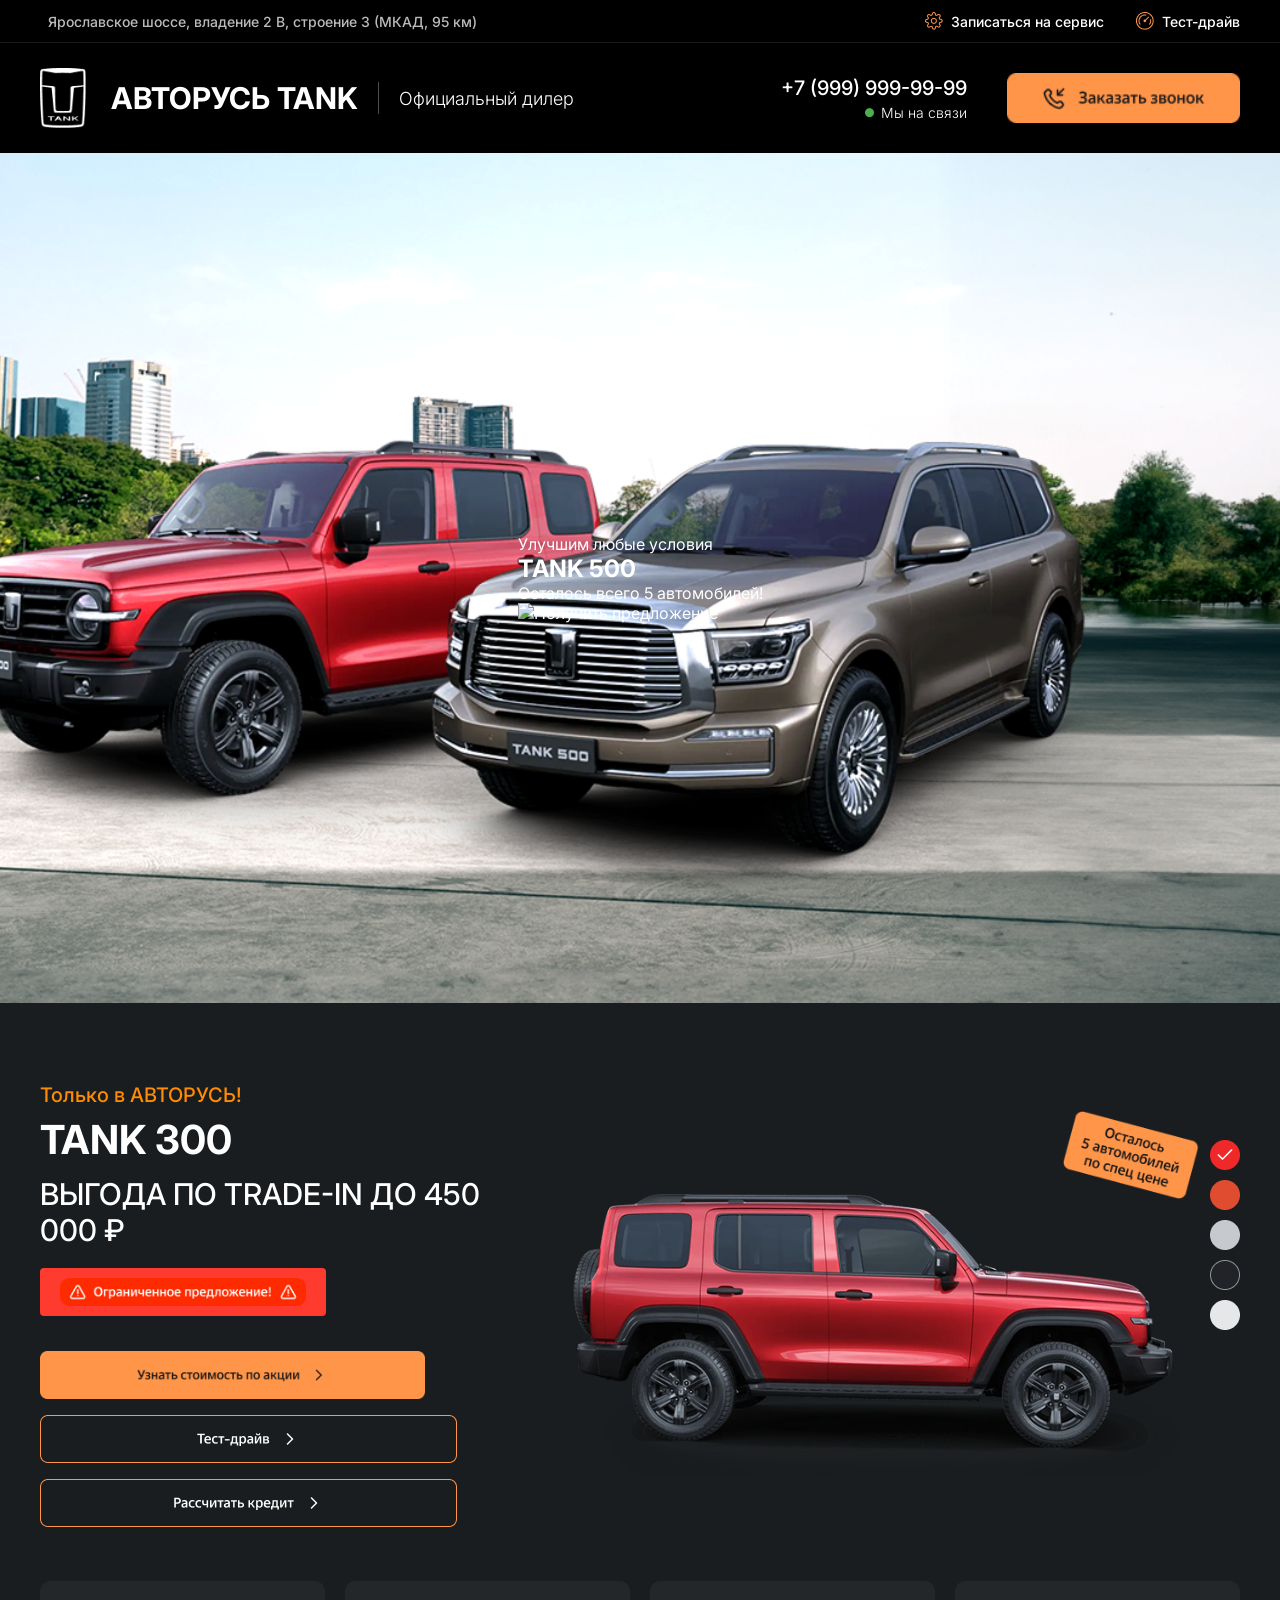
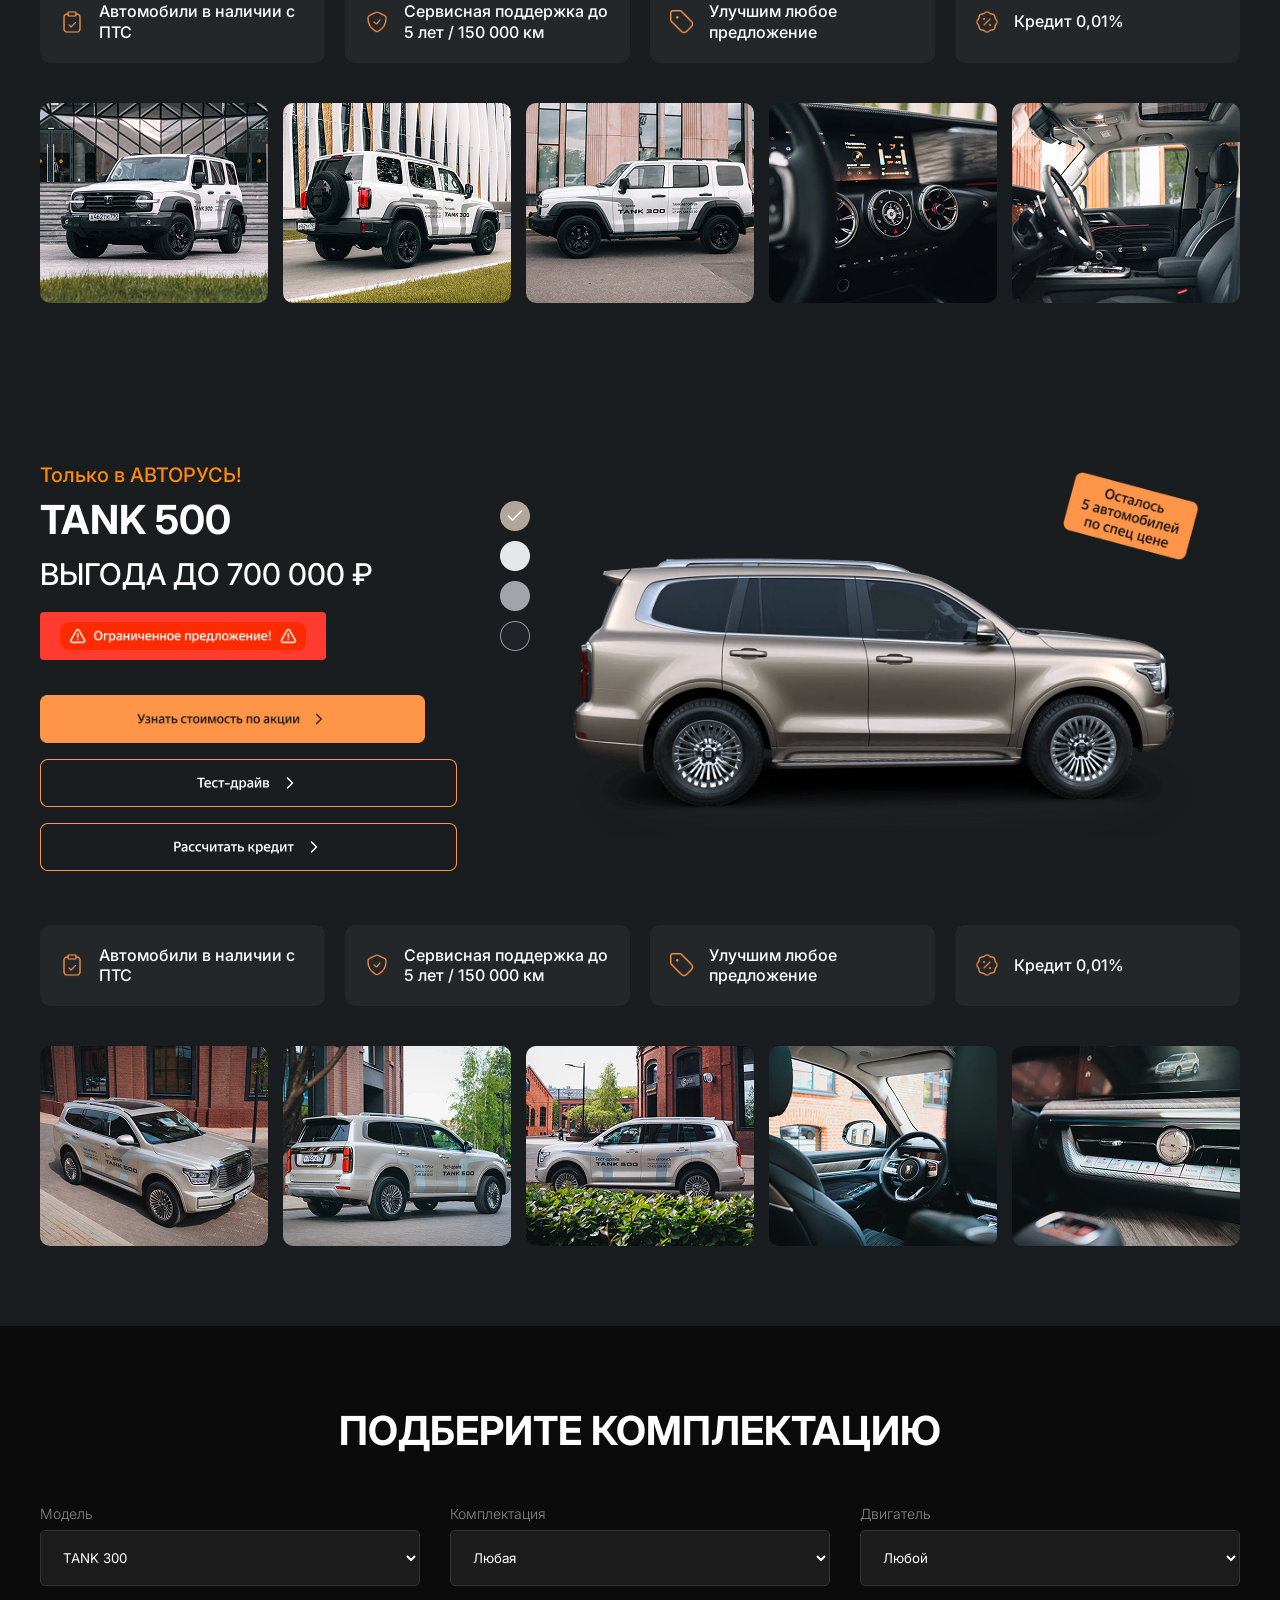
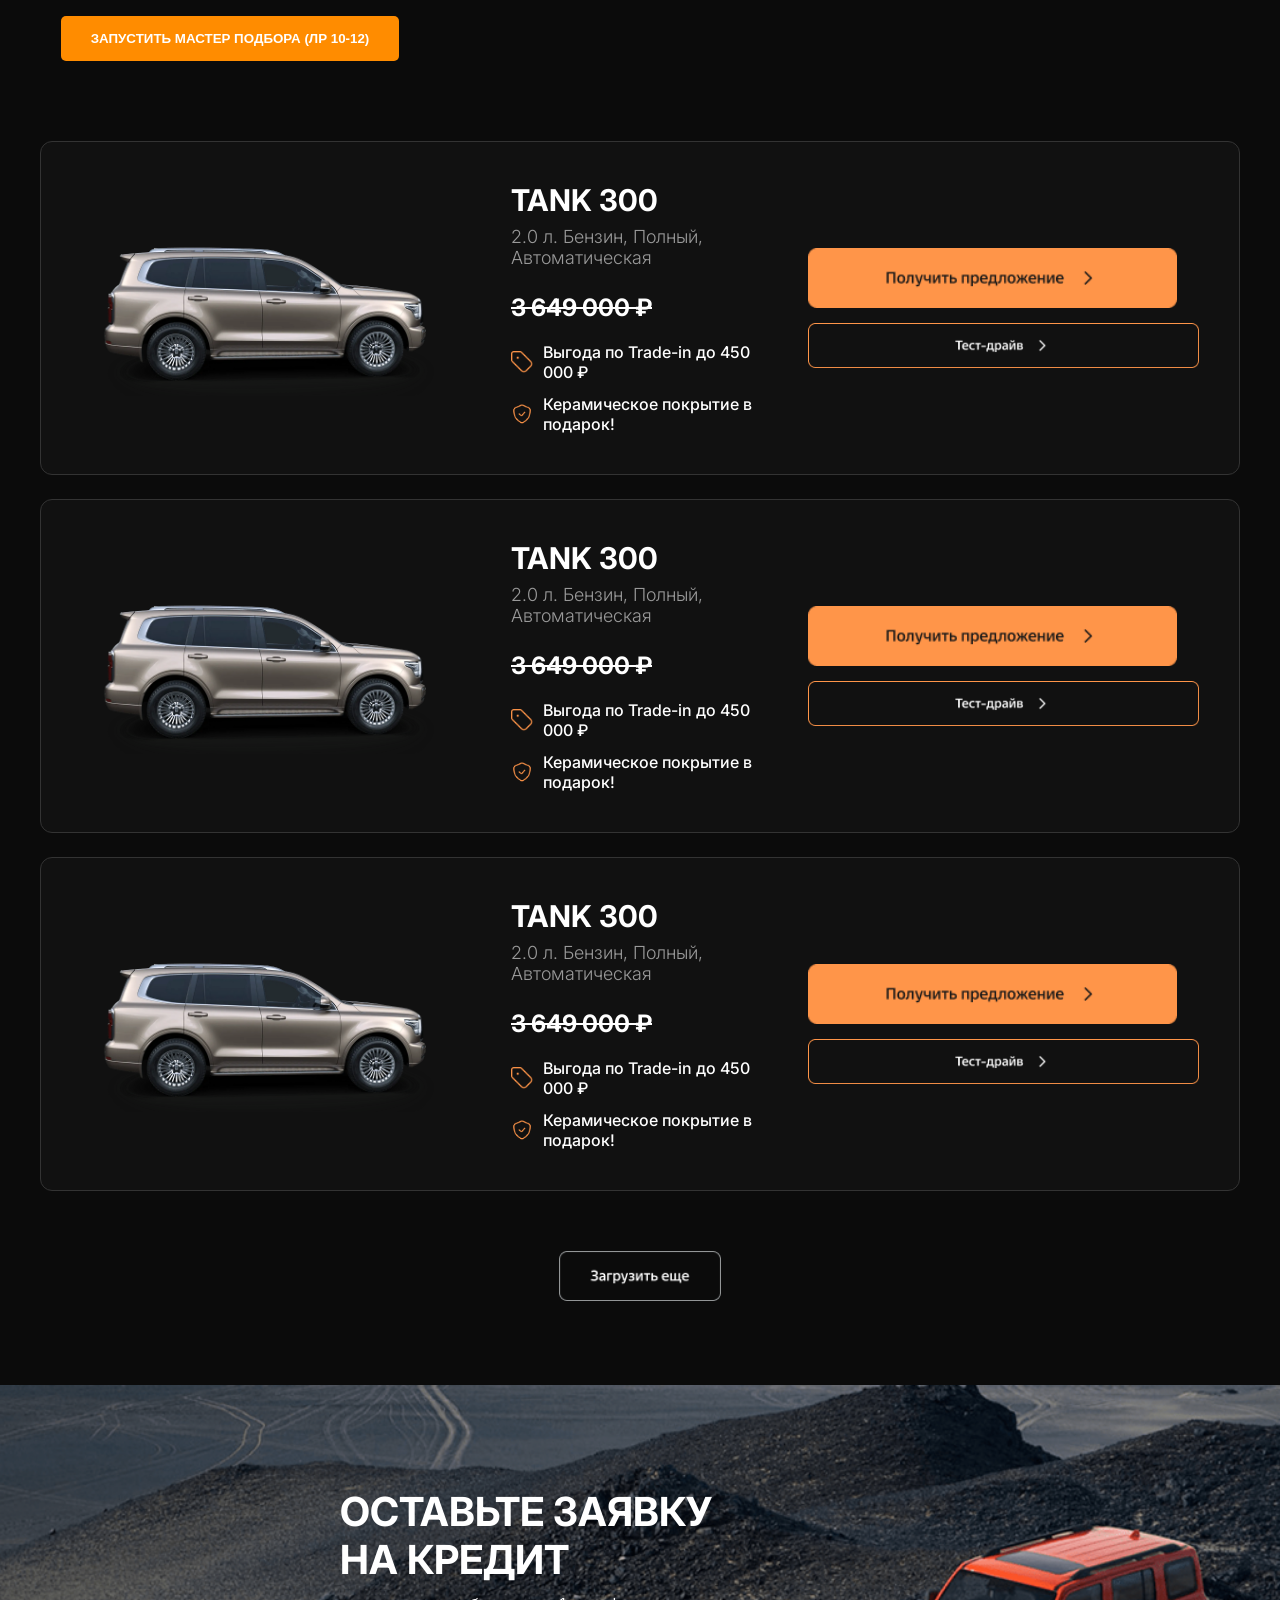
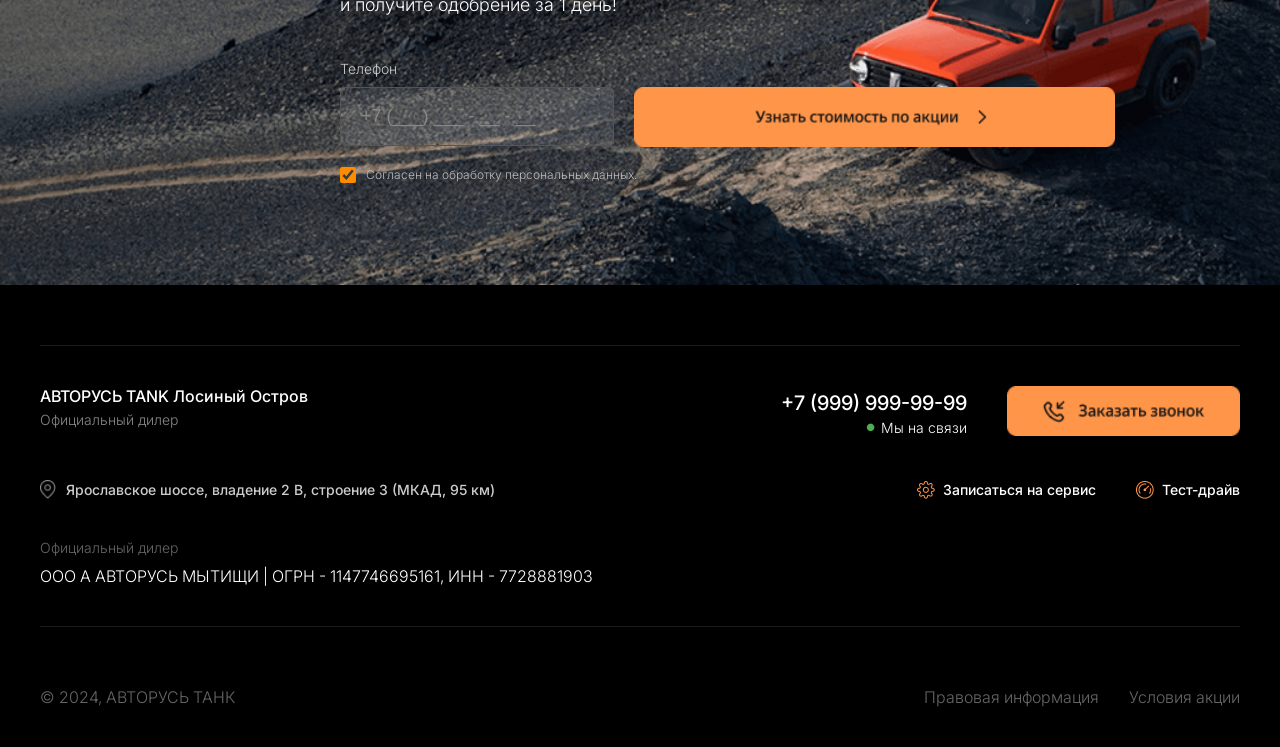
==== index1.html @ e44dc4f0 "Add files via upload" ====
<!DOCTYPE html>
<html lang="ru">
<head>
    <meta charset="UTF-8">
    <meta name="viewport" content="width=device-width, initial-scale=1.0">
    <title>TANK — Авторусь</title>
    <link rel="preconnect" href="https://fonts.googleapis.com">
    <link rel="preconnect" href="https://fonts.gstatic.com" crossorigin>
    <link href="https://fonts.googleapis.com/css2?family=Inter:wght@300;500;700&display=swap" rel="stylesheet">
    <link rel="stylesheet" href="style1.css">
</head>
<body>

    <header class="header">
        <!-- Верхняя линия -->
        <div class="header__top">
            <div class="container">
                <div class="header__top-inner">
                    <div class="header__address">
                        <img src="media/map-pin.png" alt="" class="header__top-icon"> <!-- Если есть иконка карты -->
                        Ярославское шоссе, владение 2 В, строение 3 (МКАД, 95 км)
                    </div>
                    <div class="header__top-nav">
                        <a href="#" class="header__top-link">
                            <img src="media/шестерня.png" alt=""> <span>Записаться на сервис</span>
                        </a>
                        <a href="#" class="header__top-link">
                            <img src="media/скорость.png" alt=""> <span>Тест-драйв</span>
                        </a>
                    </div>
                </div>
            </div>
        </div>

        <!-- Основная линия -->
        <div class="header__main">
            <div class="container">
                <div class="header__main-inner">
                    <div class="header__brand">
                        <img src="media/logo.png" alt="TANK" class="header__logo">
                        <div class="header__brand-content">
                            <span class="header__title">АВТОРУСЬ TANK</span>
                            <div class="header__divider"></div>
                            <span class="header__subtitle">Официальный дилер</span>
                        </div>
                    </div>

                    <div class="header__contacts">
                        <div class="header__phone-block">
                            <a href="tel:+79999999999" class="header__phone">+7 (999) 999-99-99</a>
                            <div class="header__status"><span>●</span> Мы на связи</div>
                        </div>
                        <a href="#" class="header__btn" onclick="showCallbackAlert(); return false;">
    <img src="media/Button.png" alt="Заказать звонок">
</a>
                    </div>
                </div>
            </div>
        </div>
    </header>

    <section class="hero">
    <div class="container">
        <div class="hero__content">
            <p class="hero__subtitle">Улучшим любые условия</p>
            <h1 class="hero__title">TANK 500</h1>
            <p class="hero__info">Осталось всего 5 автомобилей!</p>
            <a href="#" class="hero__btn">
                <img src="media/button2.png" alt="Получить предложение">
            </a>
        </div>
    </div>
</section>

<section class="offer">
    <div class="container">
        <div class="offer__main">
            <div class="offer__content">
                <p class="offer__label">Только в АВТОРУСЬ!</p>
                <h2 class="offer__title">TANK 300</h2>
                <p class="offer__promo">ВЫГОДА ПО TRADE-IN ДО 450 000 ₽</p>
                <div class="offer__warning">
                    <img src="media/огрпредл.png" alt="Ограниченное предложение">
                </div>
                <div class="offer__btns">
                    <a href="#"><img src="media/акция.png" alt=""></a>
                    <a href="#"><img src="media/тестдрайв.png" alt=""></a>
                    <a href="#"><img src="media/кредит.png" alt=""></a>
                </div>
            </div>

            <div class="offer__image-block">
                <img src="media/машина11.png" alt="" class="offer__car-img">
                <img src="media/спеццена.png" alt="" class="offer__badge">
                <!-- Точки выбора цвета для 300 модели обычно справа -->
                <div class="offer__colors-side offer__colors-side--right">
                    <img src="media/цвет.png" alt="">
                </div>
            </div>
        </div>

        <!-- Средний блок: Карточки преимуществ -->
        <div class="offer__features">
            <div class="feature-card">
                <img src="media/чек.png" alt="">
                <p>Автомобили в наличии с ПТС</p>
            </div>
            <div class="feature-card">
                <img src="media/щит.png" alt="">
                <p>Сервисная поддержка до 5 лет / 150 000 км</p>
            </div>
            <div class="feature-card">
                <img src="media/купон.png" alt="">
                <p>Улучшим любое предложение</p>
            </div>
            <div class="feature-card">
                <img src="media/продажа.png" alt="">
                <p>Кредит 0,01%</p>
            </div>
        </div>

        <!-- Нижний блок: Галерея -->
        <div class="offer__gallery">
            <img src="media/машина1.png" alt="">
            <img src="media/машина2.png" alt="">
            <img src="media/машина3.png" alt="">
            <img src="media/машина4.png" alt="">
            <img src="media/машина5.png" alt="">
        </div>
    </div>
</section>

<section class="offer offer--reverse">
    <div class="container">
        <div class="offer__main">
            <div class="offer__image-block">
                <!-- Точки выбора цвета СЛЕВА от машины -->
                <div class="offer__colors-side offer__colors-side--left">
                    <img src="media/color1.png" alt="">
                </div>
                <img src="media/машина111.png" alt="" class="offer__car-img">
                <img src="media/спеццена.png" alt="" class="offer__badge">
            </div>

            <div class="offer__content">
                <p class="offer__label">Только в АВТОРУСЬ!</p>
                <h2 class="offer__title">TANK 500</h2>
                <p class="offer__promo">ВЫГОДА ДО 700 000 ₽</p>
                <div class="offer__warning">
                    <img src="media/огрпредл.png" alt="Ограниченное предложение">
                </div>
                <div class="offer__btns">
                    <a href="#"><img src="media/акция.png" alt=""></a>
                    <a href="#"><img src="media/тестдрайв.png" alt=""></a>
                    <a href="#"><img src="media/кредит.png" alt=""></a>
                </div>
            </div>
        </div>

        <!-- Средний блок: Карточки преимуществ (те же самые) -->
        <div class="offer__features">
            <div class="feature-card">
                <img src="media/чек.png" alt="">
                <p>Автомобили в наличии с ПТС</p>
            </div>
            <div class="feature-card">
                <img src="media/щит.png" alt="">
                <p>Сервисная поддержка до 5 лет / 150 000 км</p>
            </div>
            <div class="feature-card">
                <img src="media/купон.png" alt="">
                <p>Улучшим любое предложение</p>
            </div>
            <div class="feature-card">
                <img src="media/продажа.png" alt="">
                <p>Кредит 0,01%</p>
            </div>
        </div>

        <!-- Нижний блок: Новая галерея TANK 500 -->
        <div class="offer__gallery">
            <img src="media/машина21.png" alt="">
            <img src="media/машина22.png" alt="">
            <img src="media/машина23.png" alt="">
            <img src="media/машина24.png" alt="">
            <img src="media/машина25.png" alt="">
        </div>
    </div>
</section>

<section class="selection">
    <div class="container">
        <h2 class="selection__title">ПОДБЕРИТЕ КОМПЛЕКТАЦИЮ</h2>

        <!-- Фильтры -->
        <div class="selection__filters">
            <div class="filter-group">
                <label>Модель</label>
                <select><option>TANK 300</option></select>
            </div>
            <div class="filter-group">
                <label>Комплектация</label>
                <select><option>Любая</option></select>
            </div>
            <div class="filter-group">
                <label>Двигатель</label>
                <select><option>Любой</option></select>
            </div>
            <div style="text-align: center; margin-bottom: 30px;">
    <button onclick="runComplexLogic()" style="padding: 15px 30px; background: #ff8c00; color: #fff; border: none; cursor: pointer; font-weight: bold; border-radius: 5px;">
        ЗАПУСТИТЬ МАСТЕР ПОДБОРА (ЛР 10-12)
    </button>
</div>
        </div>

        <!-- Список карточек -->
        <div class="selection__list">
            
            <!-- КАРТОЧКА 1 -->
            <div class="config-card">
                <div class="config-card__img">
                    <img src="media/машина111.png" alt="TANK 300">
                </div>
                <div class="config-card__info">
                    <h3 class="config-card__name">TANK 300</h3>
                    <p class="config-card__specs">2.0 л. Бензин, Полный, Автоматическая</p>
                    <div class="config-card__price">3 649 000 ₽</div>
                    <div class="config-card__benefits">
                        <div class="benefit-item">
                            <img src="media/купон.png" alt=""> <span>Выгода по Trade-in до 450 000 ₽</span>
                        </div>
                        <div class="benefit-item">
                            <img src="media/щит.png" alt=""> <span>Керамическое покрытие в подарок!</span>
                        </div>
                    </div>
                </div>
                <div class="config-card__actions">
                    <a href="#" class="btn-offer"><img src="media/предл.png" alt="Получить предложение"></a>
                    <a href="#" class="btn-test"><img src="media/тестдрайв.png" alt="Тест-драйв"></a>
                </div>
            </div>

            <!-- КАРТОЧКА 2 -->
            <div class="config-card">
                <div class="config-card__img">
                    <img src="media/машина111.png" alt="TANK 300">
                </div>
                <div class="config-card__info">
                    <h3 class="config-card__name">TANK 300</h3>
                    <p class="config-card__specs">2.0 л. Бензин, Полный, Автоматическая</p>
                    <div class="config-card__price">3 649 000 ₽</div>
                    <div class="config-card__benefits">
                        <div class="benefit-item">
                            <img src="media/купон.png" alt=""> <span>Выгода по Trade-in до 450 000 ₽</span>
                        </div>
                        <div class="benefit-item">
                            <img src="media/щит.png" alt=""> <span>Керамическое покрытие в подарок!</span>
                        </div>
                    </div>
                </div>
                <div class="config-card__actions">
                    <a href="#" class="btn-offer"><img src="media/предл.png" alt="Получить предложение"></a>
                    <a href="#" class="btn-test"><img src="media/тестдрайв.png" alt="Тест-драйв"></a>
                </div>
            </div>

            <!-- КАРТОЧКА 3 -->
            <div class="config-card">
                <div class="config-card__img">
                    <img src="media/машина111.png" alt="TANK 300">
                </div>
                <div class="config-card__info">
                    <h3 class="config-card__name">TANK 300</h3>
                    <p class="config-card__specs">2.0 л. Бензин, Полный, Автоматическая</p>
                    <div class="config-card__price">3 649 000 ₽</div>
                    <div class="config-card__benefits">
                        <div class="benefit-item">
                            <img src="media/купон.png" alt=""> <span>Выгода по Trade-in до 450 000 ₽</span>
                        </div>
                        <div class="benefit-item">
                            <img src="media/щит.png" alt=""> <span>Керамическое покрытие в подарок!</span>
                        </div>
                    </div>
                </div>
                <div class="config-card__actions">
                    <a href="#" class="btn-offer"><img src="media/предл.png" alt="Получить предложение"></a>
                    <a href="#" class="btn-test"><img src="media/тестдрайв.png" alt="Тест-драйв"></a>
                </div>
            </div>

        </div>

        <div class="selection__more">
            <a href="#"><img src="media/загруз.png" alt="Загрузить еще"></a>
        </div>
    </div>
</section>

<section class="credit">
    <div class="container">
        <div class="credit__inner">
            <h2 class="credit__title">ОСТАВЬТЕ ЗАЯВКУ<br>НА КРЕДИТ</h2>
            <p class="credit__subtitle">и получите одобрение за 1 день!</p>

            <form class="credit__form">
                <div class="credit__form-group">
                    <label class="credit__label">Телефон</label>
                    <div class="credit__form-row">
                        <input type="tel" class="credit__input" placeholder="+7 (___) ___ - __ - __">
                        <button type="submit" class="credit__submit">
                            <img src="media/акция.png" alt="Отправить заявку">
                        </button>
                    </div>
                </div>

                <label class="credit__privacy">
                    <input type="checkbox" class="credit__checkbox" checked>
                    <span>Согласен на обработку персональных данных.</span>
                </label>
            </form>
        </div>
    </div>
</section>

<footer class="footer">
    <div class="container">
        <!-- Верхняя линия разделитель -->
        <div class="footer__divider"></div>

        <!-- Первая строка: Бренд и Контакты -->
        <div class="footer__row footer__row--main">
            <div class="footer__brand">
                <div class="footer__brand-title">АВТОРУСЬ TANK Лосиный Остров</div>
                <div class="footer__brand-subtitle">Официальный дилер</div>
            </div>
            <div class="footer__contacts">
                <div class="footer__phone-block">
                    <a href="tel:+79999999999" class="footer__phone">+7 (999) 999-99-99</a>
                    <div class="footer__status"><span>●</span> Мы на связи</div>
                </div>
                <a href="#" class="footer__btn">
                    <img src="media/Button.png" alt="Заказать звонок">
                </a>
            </div>
        </div>

        <!-- Вторая строка: Адрес и Ссылки -->
        <div class="footer__row footer__row--nav">
            <div class="footer__address">
                <img src="media/локация.png" alt="">
                <span>Ярославское шоссе, владение 2 В, строение 3 (МКАД, 95 км)</span>
            </div>
            <div class="footer__links">
                <a href="#" class="footer__link">
                    <img src="media/шестерня.png" alt=""> Записаться на сервис
                </a>
                <a href="#" class="footer__link">
                    <img src="media/скорость.png" alt=""> Тест-драйв
                </a>
            </div>
        </div>

        <!-- Третья строка: Юридическая информация -->
        <div class="footer__row footer__row--legal">
            <div class="footer__legal-title">Официальный дилер</div>
            <div class="footer__legal-text">
                ООО А АВТОРУСЬ МЫТИЩИ | ОГРН - 1147746695161, ИНН - 7728881903
            </div>
        </div>

        <!-- Четвертая строка: Копирайт -->
        <div class="footer__bottom">
            <div class="footer__copy">© 2024, АВТОРУСЬ ТАНК</div>
            <div class="footer__bottom-links">
                <a href="javascript:void(0)" onclick="checkLegalAgreements()">Правовая информация</a>
                <a href="#">Условия акции</a>
            </div>
        </div>
    </div>
</footer>

<script>
    // (Способ 3: Внутренний скрипт)
    console.log("Внутренний скрипт инициализирован. Добро пожаловать в TANK Авторусь!");
</script>
<script src="main.js"></script>
</body>
</html>
---- style1.css ----
/* Базовые сбросы */
* {
    margin: 0;
    padding: 0;
    box-sizing: border-box;
}

body {
    font-family: 'Inter', sans-serif;
    background-color: #000;
    color: #fff;
}

.container {
    max-width: 1440px; /* Ширина контента при макете 1920 */
    margin: 0 auto;
    padding: 0 40px;
}

/* --- ВЕРХНЯЯ ЛИНИЯ --- */
.header__top {
    border-bottom: 1px solid rgba(255, 255, 255, 0.1);
    padding: 12px 0;
}

.header__top-inner {
    display: flex;
    justify-content: space-between;
    align-items: center;
}

.header__address {
    font-weight: 500;
    font-size: 14px;
    display: flex;
    align-items: center;
    gap: 8px;
    color: #BBBBBB;
}

.header__top-nav {
    display: flex;
    gap: 32px;
}

.header__top-link {
    font-weight: 500;
    font-size: 14px;
    display: flex;
    align-items: center;
    gap: 8px;
    text-decoration: none;
    color: #fff;
}

.header__top-link img {
    width: 18px;
}

/* --- ОСНОВНАЯ ЛИНИЯ --- */
.header__main {
    padding: 25px 0;
}

.header__main-inner {
    display: flex;
    justify-content: space-between;
    align-items: center;
}

/* Блок бренда (Лого + Текст в ряд) */
.header__brand {
    display: flex;
    align-items: center;
    gap: 25px;
}

.header__logo {
    height: 60px; /* Размер логотипа */
}

.header__brand-content {
    display: flex;
    align-items: center;
    gap: 20px;
}

.header__title {
    font-weight: 700;
    font-size: 30px;
    text-transform: uppercase;
    white-space: nowrap;
}

/* Вертикальная палочка-разделитель */
.header__divider {
    width: 1px;
    height: 32px;
    background-color: rgba(255, 255, 255, 0.3);
}

.header__subtitle {
    font-weight: 300;
    font-size: 18px;
    white-space: nowrap;
}

/* Блок контактов */
.header__contacts {
    display: flex;
    align-items: center;
    gap: 40px;
}

.header__phone-block {
    text-align: right;
}

.header__phone {
    font-weight: 500;
    font-size: 20px;
    text-decoration: none;
    color: #fff;
    display: block;
    margin-bottom: 4px;
}

.header__status {
    font-weight: 300;
    font-size: 14px;
    display: flex;
    align-items: center;
    justify-content: flex-end;
    gap: 6px;
}

.header__status span {
    color: #4CAF50; /* Зеленая точка */
    font-size: 12px;
}

/* Кнопка */
.header__btn img {
    display: block;
    height: 50px;
}

.header__btn:hover {
    opacity: 0.8;
}

/* --- HERO СЕКЦИЯ --- */
.hero {
    background-color: #000; /* Цвет на случай, если картинка не найдена */
    background-image: url('media/hero.png'); /* Проверьте, что в папке media файл именно .png */
    background-repeat: no-repeat;
    background-position: right center;
    background-size: cover;
    min-height: 850px;
    display: flex;
    align-items: center;
    justify-content: flex-start;
}

/* --- СЕКЦИЯ КРЕДИТ --- */
.credit {
    background-color: #111;
    /* ВАЖНО: Если файл называется "горы.png", переименуйте его в "mountains.png" 
       латиницей, чтобы браузер его точно прочитал. Ниже исправленный путь: */
    background-image: url('media/горы.png'); 
    background-repeat: no-repeat;
    background-position: center center;
    background-size: cover;
    padding: 100px 0;
    min-height: 500px;
    display: flex;
    align-items: center;
}

/* Исправление для мобильной версии в медиа-запросе */
@media (max-width: 480px) {
    .hero {
        min-height: 500px;
        /* Добавляем градиент поверх картинки для читаемости текста */
        background-image: linear-gradient(rgba(0,0,0,0.6), rgba(0,0,0,0.6)), url('media/hero.png');
        background-position: center;
    }
}

/* --- СЕКЦИЯ С МАШИНОЙ --- */
.offer {
    padding: 100px 0;
    background-color: #111; /* Чуть светлее чисто черного для объема */
}

.offer__main {
    display: flex;
    justify-content: space-between;
    align-items: center;
    margin-bottom: 60px;
    position: relative;
}

.offer__label {
    color: #ff8c00;
    font-weight: 500;
    font-size: 20px;
    margin-bottom: 10px;
}

.offer__title {
    font-weight: 700;
    font-size: 40px;
    margin-bottom: 15px;
}

.offer__promo {
    font-weight: 500;
    font-size: 30px;
    margin-bottom: 20px;
}

.offer__warning {
    display: inline-block;
    background: #ff3b30;
    padding: 8px 15px;
    border-radius: 5px;
    font-size: 14px;
    margin-bottom: 40px;
}

.offer__btns {
    display: flex;
    flex-direction: column;
    gap: 15px;
}

.offer__btns img {
    height: 50px;
    width: auto;
}

/* Визуальная часть с машиной */
.offer__image-block {
    position: relative;
    flex: 1;
    display: flex;
    justify-content: flex-end;
}

.offer__car-img {
    max-width: 100%;
    height: auto;
}

.offer__badge {
    position: absolute;
    top: -20px;
    right: 150px;
    height: 80px;
}

.offer__colors {
    position: absolute;
    right: 0;
    top: 50%;
    transform: translateY(-50%);
    height: 150px;
}

/* КАРТОЧКИ */
.offer__features {
    display: grid;
    grid-template-columns: repeat(4, 1fr);
    gap: 20px;
    margin-bottom: 40px;
}

.feature-card {
    background: #1c1c1c;
    padding: 25px;
    border-radius: 10px;
    display: flex;
    align-items: center;
    gap: 15px;
}

.feature-card img {
    width: 30px;
    height: 30px;
}

.feature-card p {
    font-weight: 500;
    font-size: 16px;
    line-height: 1.3;
}

/* ГАЛЕРЕЯ */
.offer__gallery {
    display: grid;
    grid-template-columns: repeat(5, 1fr);
    gap: 15px;
}

.offer__gallery img {
    width: 100%;
    border-radius: 10px;
    object-fit: cover;
}

/* --- ОБЩИЕ СТИЛИ ДЛЯ БЛОКОВ OFFER --- */
.offer {
    padding: 80px 0;
    background-color: #1a1d1f; /* Темно-серый фон как на макете */
}

/* Модификатор для разворота: меняем порядок Flex */
.offer--reverse .offer__main {
    flex-direction: row-reverse;
}

.offer__main {
    display: flex;
    justify-content: space-between;
    align-items: center;
    margin-bottom: 50px;
    gap: 40px;
}

.offer__content {
    flex: 0 0 450px;
}

.offer__label {
    color: #ff8c00;
    font-weight: 500;
    font-size: 20px;
    margin-bottom: 8px;
}

.offer__title {
    font-weight: 700;
    font-size: 40px;
    margin-bottom: 12px;
    text-transform: uppercase;
}

.offer__promo {
    font-weight: 500;
    font-size: 30px;
    margin-bottom: 20px;
    text-transform: uppercase;
}

/* Красная плашка */
.offer__warning {
    display: inline-flex;
    align-items: center;
    gap: 8px;
    background: #ff3b30;
    padding: 10px 20px;
    border-radius: 4px;
    font-size: 14px;
    font-weight: 600;
    margin-bottom: 35px;
    text-transform: uppercase;
}

.offer__btns {
    display: flex;
    flex-direction: column;
    gap: 12px;
}

.offer__btns img {
    height: 48px;
    width: auto;
    border-radius: 4px;
}

/* Визуальная часть (Машина + Акценты) */
.offer__image-block {
    position: relative;
    flex: 1;
}

.offer__car-img {
    width: 100%;
    height: auto;
    display: block;
}

.offer__badge {
    position: absolute;
    top: -30px;
    right: 40px;
    height: 90px;
}

/* Вертикальные точки выбора цвета */
.offer__colors-vertical {
    position: absolute;
    left: -20px;
    top: 50%;
    transform: translateY(-50%);
}

.offer--reverse .offer__colors-vertical {
    left: auto;
    right: -20px; /* Если нужно сместить точки в обратную сторону */
}

/* ЯЧЕЙКИ ПРЕИМУЩЕСТВ */
.offer__features {
    display: grid;
    grid-template-columns: repeat(4, 1fr);
    gap: 20px;
    margin-bottom: 40px;
}

.feature-card {
    background: #242729; /* Фон ячейки */
    padding: 20px;
    border-radius: 10px; /* Скругление 10px */
    display: flex;
    align-items: center;
    gap: 15px;
}

.feature-card img {
    width: 24px;
    height: 24px;
}

.feature-card p {
    font-weight: 500;
    font-size: 16px;
    line-height: 1.3;
}

/* ГАЛЕРЕЯ */
.offer__gallery {
    display: grid;
    grid-template-columns: repeat(5, 1fr);
    gap: 15px;
}

.offer__gallery img {
    width: 100%;
    height: 200px;
    object-fit: cover;
    border-radius: 10px; /* Скругление картинок 10px */
}

.offer__warning img {
    display: block;
    height: 28px; /* Отрегулируй высоту под макет, если картинка слишком большая/маленькая */
    width: auto;
}

.selection { padding: 80px 0; background: #0b0b0b; }
.selection__title { font-weight: 700; font-size: 40px; text-align: center; margin-bottom: 50px; text-transform: uppercase; }

/* Фильтры */
.selection__filters { display: grid; grid-template-columns: repeat(3, 1fr); gap: 30px; margin-bottom: 50px; }
.filter-group label { display: block; font-weight: 300; font-size: 14px; color: #888; margin-bottom: 8px; }
.filter-group select { 
    width: 100%; background: #1c1c1c; border: 1px solid #333; padding: 18px; 
    color: #fff; border-radius: 5px; font-family: 'Inter', sans-serif;
}

/* Карточка */
.selection__list { display: flex; flex-direction: column; gap: 24px; }
.config-card { 
    border: 1px solid #333; border-radius: 12px; padding: 40px; 
    display: flex; align-items: center; gap: 50px; background: #111; 
}

.config-card__img { flex: 0 0 380px; }
.config-card__img img { width: 100%; }

.config-card__info { flex: 1; }
.config-card__name { font-weight: 700; font-size: 30px; margin-bottom: 8px; }
.config-card__specs { font-weight: 300; font-size: 18px; color: #999; margin-bottom: 25px; }

.config-card__price { 
    font-weight: 700; font-size: 24px; text-decoration: line-through; 
    color: #fff; margin-bottom: 20px; 
}

.config-card__benefits { display: flex; flex-direction: column; gap: 12px; }
.benefit-item { display: flex; align-items: center; gap: 10px; font-weight: 500; font-size: 16px; color: #fff; }
.benefit-item img { width: 22px; }

/* Кнопки */
.config-card__actions { display: flex; flex-direction: column; gap: 15px; }

/* РЕДАКТИРУЕМ РАЗМЕР КНОПОК */
.btn-offer img { height: 60px; width: auto; display: block; } /* Оранжевая больше */
.btn-test img { height: 45px; width: auto; display: block; }  /* Тест-драйв стандартная */

.selection__more { margin-top: 60px; text-align: center; }
.selection__more img { height: 50px; }

/* --- СЕКЦИЯ КРЕДИТ --- */
.credit {
    background: url('media/горы.png') no-repeat center center;
    background-size: cover;
    padding: 100px 0;
    min-height: 500px;
    display: flex;
    align-items: center;
}

.credit__inner {
    max-width: 600px;
}

.credit__title {
    font-weight: 700;
    font-size: 40px;
    line-height: 1.2;
    text-transform: uppercase;
    margin-bottom: 10px;
}

.credit__subtitle {
    font-weight: 300;
    font-size: 18px;
    margin-bottom: 45px;
    color: #fff;
}

/* Форма */
.credit__label {
    display: block;
    font-weight: 300;
    font-size: 14px;
    color: #ccc;
    margin-bottom: 10px;
}

.credit__form-row {
    display: flex;
    align-items: center;
    gap: 20px;
    margin-bottom: 20px;
}

.credit__input {
    background: rgba(255, 255, 255, 0.1); /* Полупрозрачный фон */
    border: 1px solid #555;
    border-radius: 5px;
    padding: 18px 20px;
    color: #fff;
    font-size: 18px;
    width: 320px;
    outline: none;
}

.credit__input::placeholder {
    color: #888;
}

/* Кнопка */
.credit__submit {
    background: none;
    border: none;
    padding: 0;
    cursor: pointer;
}

.credit__submit img {
    height: 60px; /* Высота как у инпута + отступы */
    display: block;
}

/* Чекбокс */
.credit__privacy {
    display: flex;
    align-items: center;
    gap: 10px;
    cursor: pointer;
}

.credit__privacy span {
    font-weight: 300;
    font-size: 12px;
    color: #bbb;
}

.credit__checkbox {
    width: 16px;
    height: 16px;
    accent-color: #ff8c00; /* Цвет галочки */
}

/* --- ФУТЕР --- */
.footer {
    background-color: #000;
    padding: 60px 0 40px;
    color: #fff;
}

.footer__divider {
    width: 100%;
    height: 1px;
    background: rgba(255, 255, 255, 0.1);
    margin-bottom: 40px;
}

.footer__row {
    display: flex;
    justify-content: space-between;
    align-items: flex-start;
    margin-bottom: 40px;
}

/* Блок бренда */
.footer__brand-title {
    font-weight: 500; /* Medium */
    font-size: 16px;
    margin-bottom: 5px;
}

.footer__brand-subtitle {
    font-weight: 300; /* Light */
    font-size: 14px;
    color: #888;
}

/* Контакты (как в хедере) */
.footer__phone-block {
    text-align: right;
    margin-right: 40px;
}

.footer__contacts {
    display: flex;
    align-items: center;
}

.footer__phone {
    font-weight: 500;
    font-size: 20px;
    display: block;
    margin-bottom: 4px;
}

.footer__status {
    font-weight: 300;
    font-size: 14px;
    display: flex;
    align-items: center;
    justify-content: flex-end;
    gap: 6px;
}

.footer__status span { color: #4CAF50; font-size: 10px; }

.footer__btn img { height: 50px; }

/* Адрес и ссылки */
.footer__row--nav {
    align-items: center;
}

.footer__address {
    font-weight: 500; /* Medium */
    font-size: 14px;
    display: flex;
    align-items: center;
    gap: 10px;
    color: #ccc;
}

.footer__address img { width: 16px; }

.footer__links {
    display: flex;
    gap: 40px;
}

.footer__link {
    font-weight: 500;
    font-size: 14px;
    display: flex;
    align-items: center;
    gap: 8px;
}

.footer__link img { width: 18px; }

/* Юр. инфо */
.footer__row--legal {
    flex-direction: column;
    gap: 10px;
    margin-top: 20px;
    border-bottom: 1px solid rgba(255, 255, 255, 0.1);
    padding-bottom: 40px;
}

.footer__legal-title {
    font-weight: 300;
    font-size: 14px;
    color: #666;
}

.footer__legal-text {
    font-weight: 300; /* Light */
    font-size: 16px;
    color: #fff;
}

/* Копирайт */
.footer__bottom {
    display: flex;
    justify-content: space-between;
    padding-top: 20px;
}

.footer__copy {
    font-weight: 300; /* Light */
    font-size: 16px;
    color: #666;
}

.footer__bottom-links {
    display: flex;
    gap: 30px;
}

.footer__bottom-links a {
    font-weight: 300;
    font-size: 16px;
    color: #666;
}

.footer__bottom-links a:hover { color: #fff; }

a {
    text-decoration: none;
    color: inherit; /* Ссылка будет брать цвет родительского текста */
}

/* --- АДАПТИВНАЯ ВЕРСТКА --- */

/* 1. Планшеты и небольшие экраны (от 480px до 1024px) */
@media (max-width: 1024px) {
    .container {
        padding: 0 20px;
    }

    .header__title {
        font-size: 22px;
    }

    .hero {
        min-height: 600px;
        background-position: center right -200px; /* Сдвигаем машину, чтобы не мешала тексту */
    }

    .offer__features {
        grid-template-columns: repeat(2, 1fr); /* 2 колонки вместо 4 */
    }

    .offer__gallery {
        grid-template-columns: repeat(3, 1fr); /* 3 колонки вместо 5 */
    }

    .selection__filters {
        grid-template-columns: 1fr 1fr; /* Фильтры в 2 колонки */
    }

    .config-card {
        flex-direction: column; /* Карточка машины становится вертикальной */
        gap: 20px;
        text-align: center;
    }

    .config-card__img {
        flex: 0 0 auto;
        width: 100%;
    }

    .benefit-item {
        justify-content: center;
    }
}

/* 2. Планшеты (узкий диапазон 480px - 800px, ширина 720px) */
@media (max-width: 800px) {
    .header__top-inner {
        flex-direction: column;
        gap: 10px;
    }

    .header__main-inner {
        flex-direction: column;
        gap: 20px;
    }

    .offer__main, .offer--reverse .offer__main {
        flex-direction: column; /* Машина и текст встают друг под друга */
        text-align: center;
    }

    .offer__content {
        flex: none;
        width: 100%;
    }

    .offer__btns {
        align-items: center;
    }

    .offer__image-block {
        justify-content: center;
    }

    .offer__badge {
        right: 0;
    }

    .footer__row {
        flex-direction: column;
        align-items: center;
        text-align: center;
        gap: 20px;
    }

    .footer__phone-block {
        text-align: center;
        margin-right: 0;
    }
}

/* 3. Мобильные телефоны (менее 480px) */
@media (max-width: 480px) {
    .header__top {
        display: none; /* Скрываем верхнюю полоску на мобилках для экономии места */
    }

    .header__title {
        font-size: 18px;
    }

    .header__subtitle {
        font-size: 14px;
    }

    .header__divider {
        display: none; /* Убираем палочку-разделитель */
    }

    .hero {
        min-height: 500px;
        background-image: linear-gradient(rgba(0,0,0,0.6), rgba(0,0,0,0.6)), url('media/hero.png'); /* Затемняем фон, чтобы текст читался */
        background-position: center;
    }

    .hero__title {
        font-size: 36px;
    }

    .hero__subtitle {
        font-size: 18px;
    }

    .offer__features {
        grid-template-columns: 1fr; /* Колонки преимуществ в 1 ряд */
    }

    .offer__gallery {
        grid-template-columns: repeat(2, 1fr); /* Галерея в 2 колонки */
    }

    .selection__filters {
        grid-template-columns: 1fr; /* Фильтры в 1 колонку */
    }

    .credit__form-row {
        flex-direction: column; /* Инпут и кнопка кредита друг под другом */
    }

    .credit__input {
        width: 100%;
    }

    .credit__title {
        font-size: 28px;
    }

    .footer__links {
        flex-direction: column;
        gap: 15px;
    }
    
    .footer__bottom {
        flex-direction: column;
        gap: 15px;
        text-align: center;
    }
}
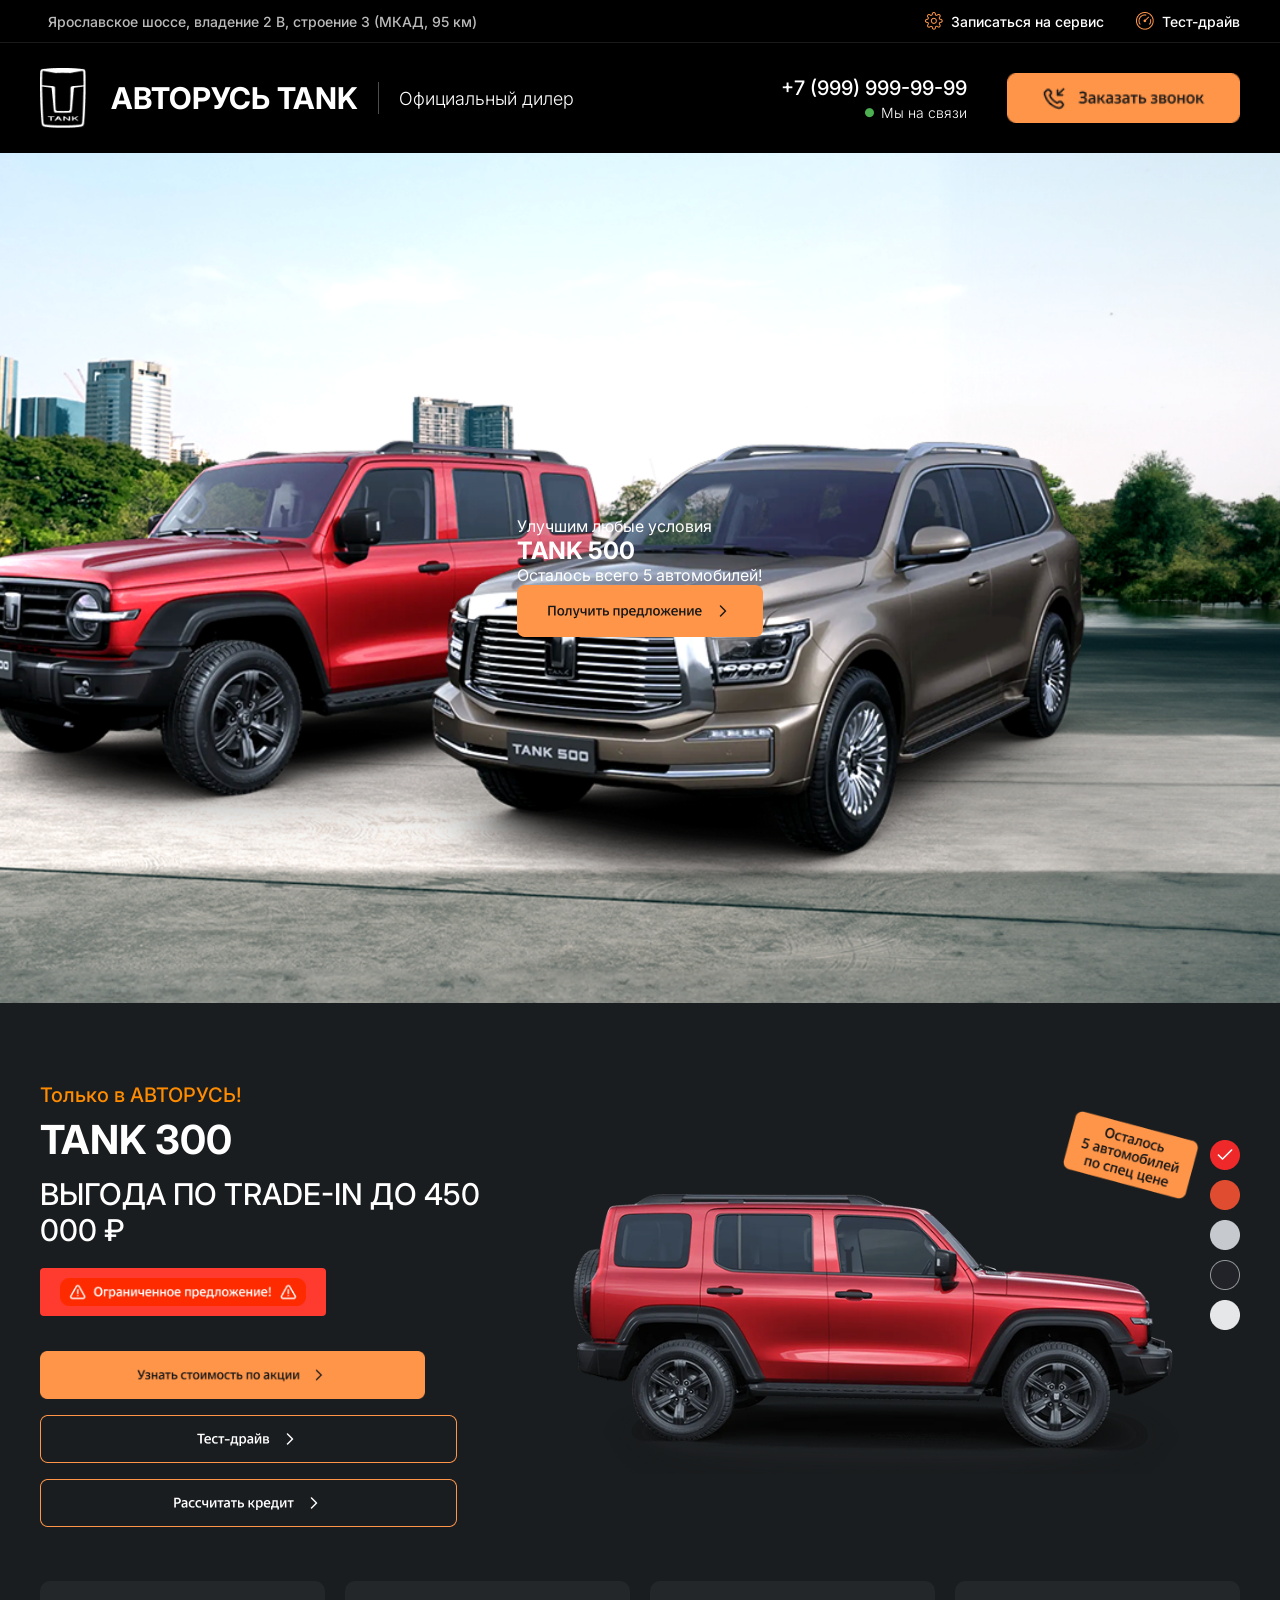
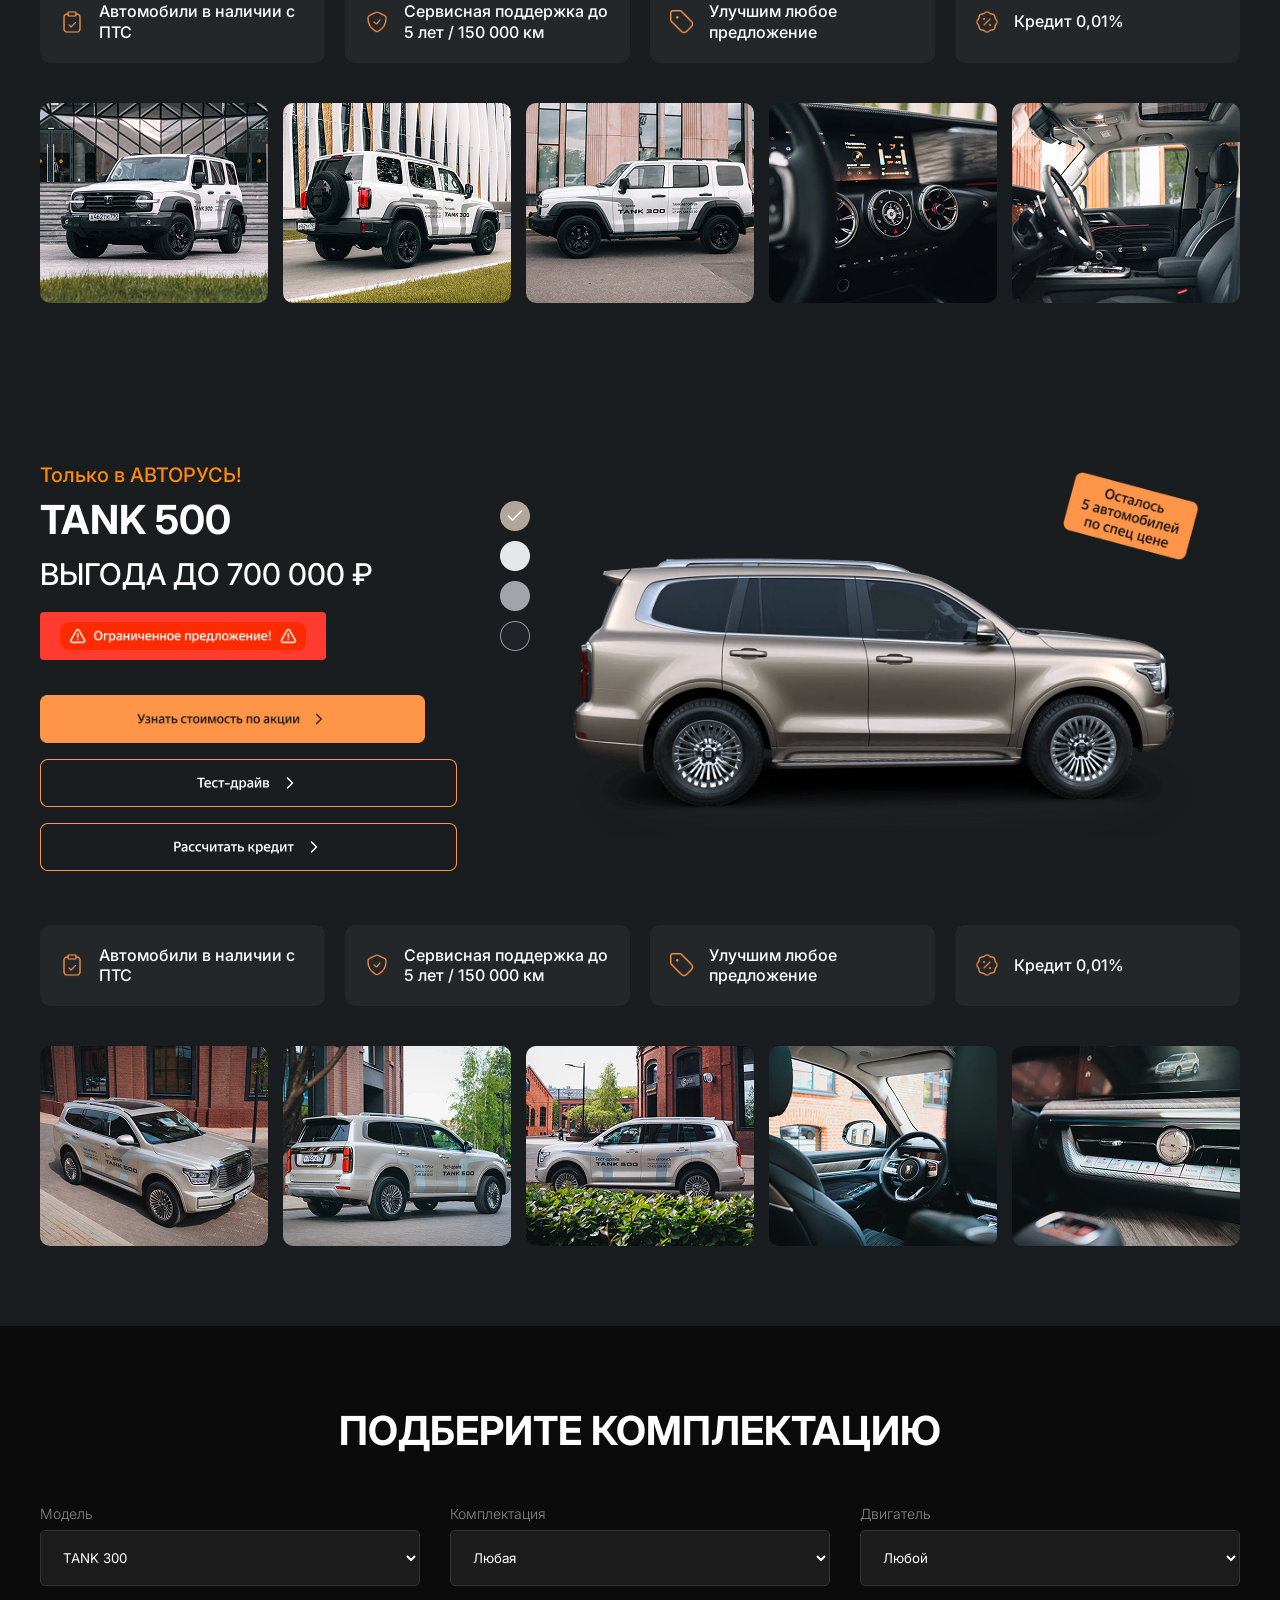
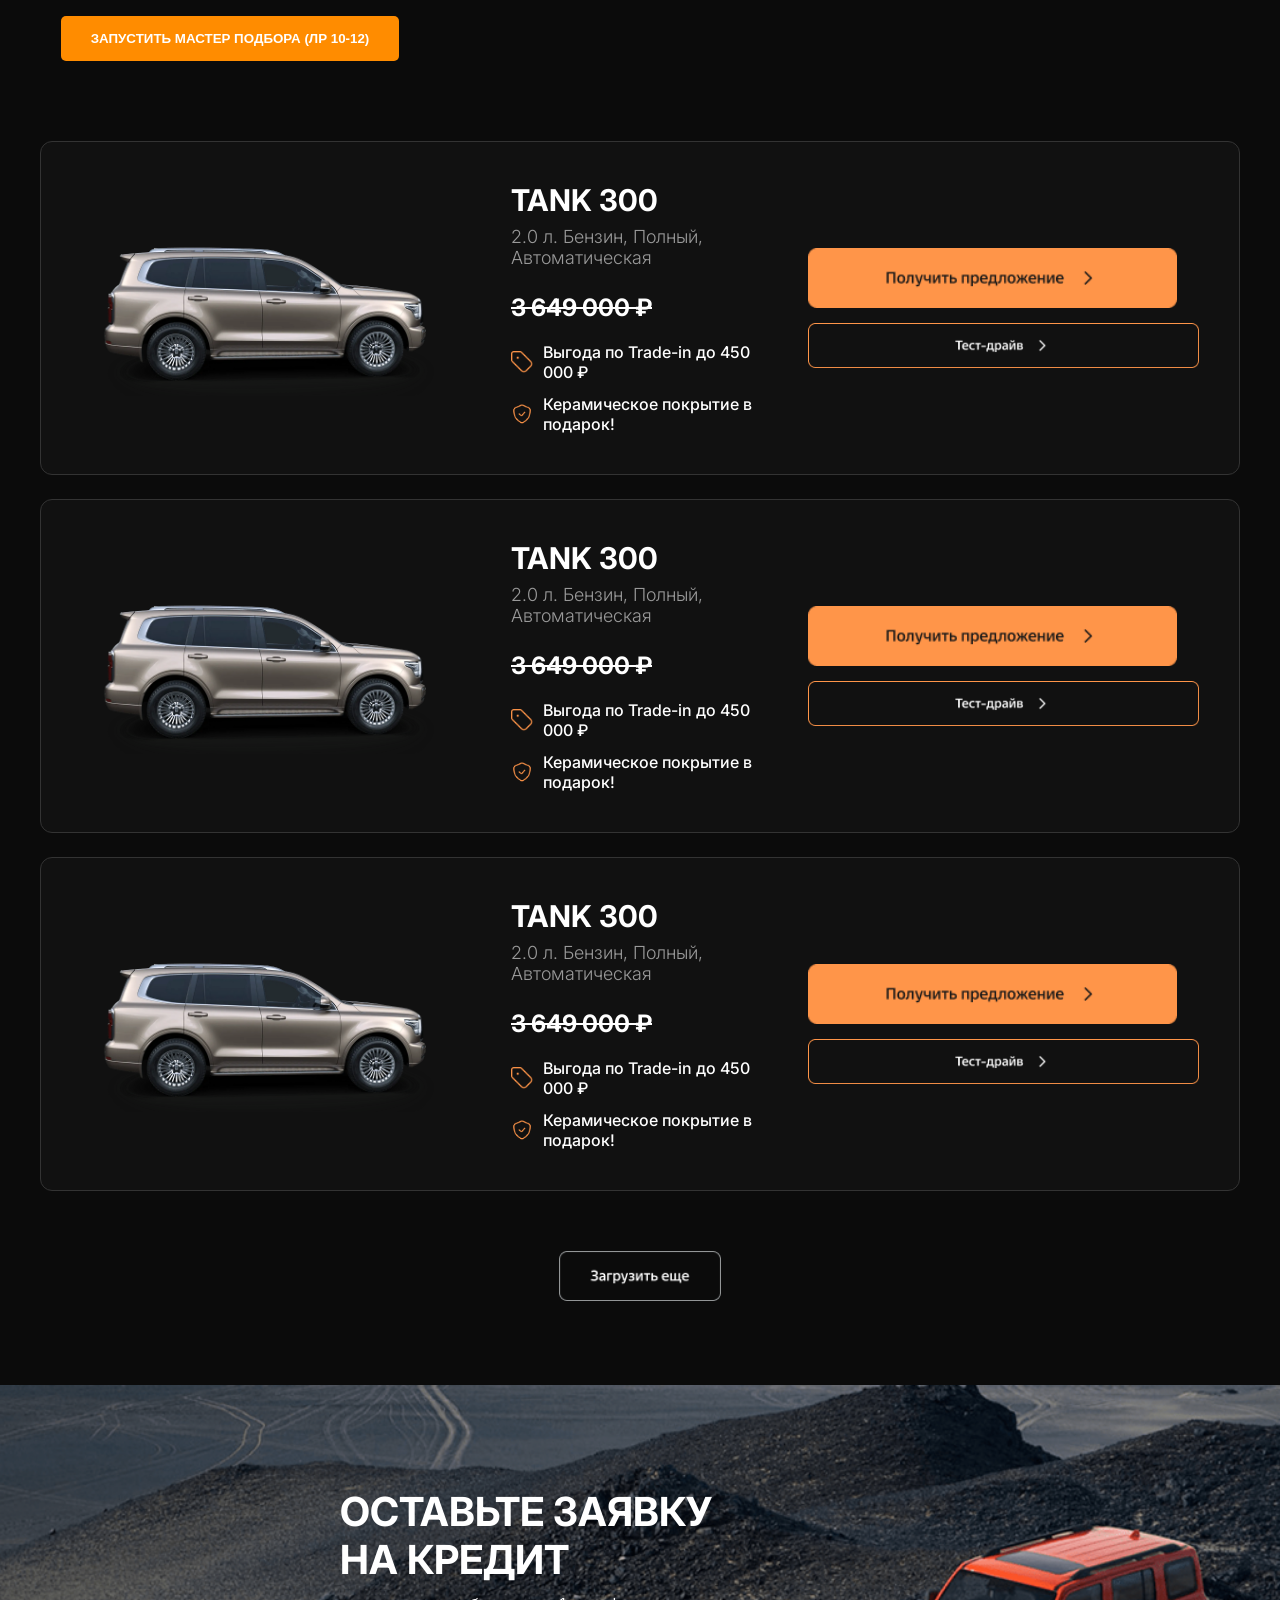
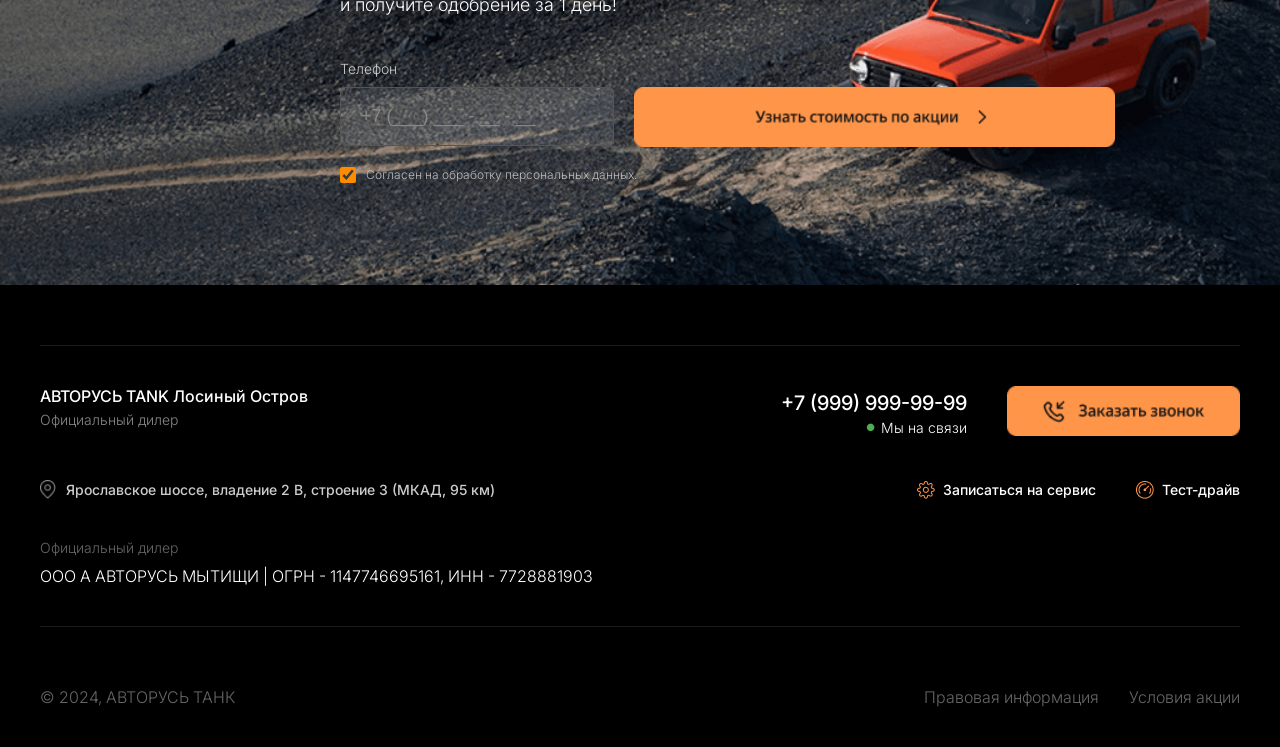
==== commit c8b2a32f: "Update index1.html" ====
--- a/index1.html
+++ b/index1.html
@@ -66,7 +66,7 @@
             <h1 class="hero__title">TANK 500</h1>
             <p class="hero__info">Осталось всего 5 автомобилей!</p>
             <a href="#" class="hero__btn">
-                <img src="media/button2.png" alt="Получить предложение">
+                <img src="media/Button2.png" alt="Получить предложение">
             </a>
         </div>
     </div>
@@ -385,4 +385,4 @@
 </script>
 <script src="main.js"></script>
 </body>
-</html>+</html>
